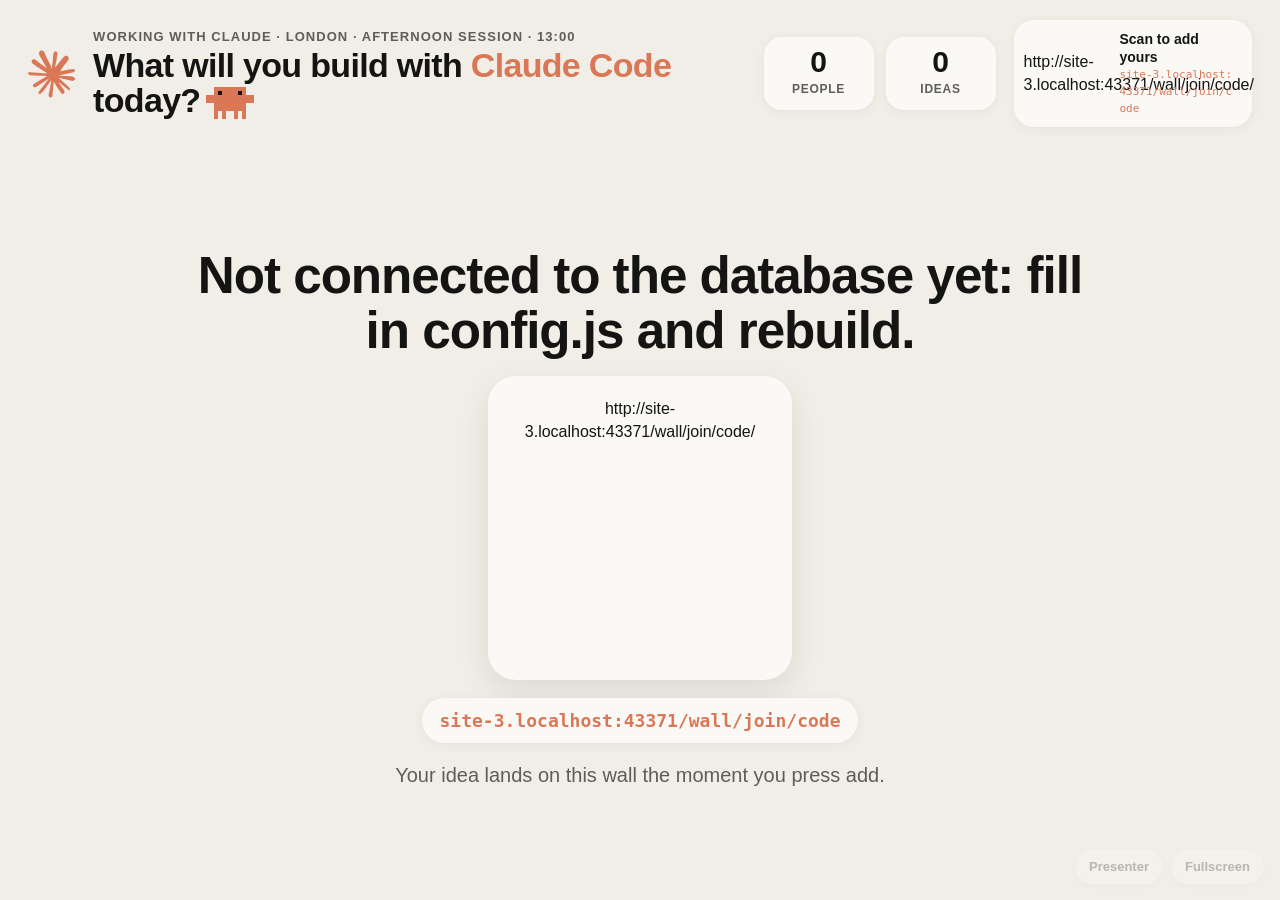
==== wall/board/code/index.html @ 9e35ffa7 "Wall board: start fresh each day and show the 15 newest ideas on larger cards The boards and the joi" ====
<!doctype html>
<html lang="en">
<head>
<meta charset="utf-8">
<meta name="viewport" content="width=device-width, initial-scale=1">
<meta name="robots" content="noindex">
<title>Build Wall · Claude Code board</title>
<style>
  :root{
    /* Claude brand: Ivory canvas, Slate ink, Clay accent, warm tints for the cards */
    --canvas:#F0EEE6; --card:#FAF9F5; --ink:#141413; --muted:#5E5D59; --line:#E3DFD3;
    --accent:#D97757; --accent-ink:#FAF9F5; --accent-soft:#F6E3D7;
    --tint-clay:#F5DCCB; --tint-oat:#EAE3D1; --tint-sage:#DCE5D6; --tint-sky:#D8E2EC; --tint-sand:#F2E5C4;
    --radius:24px; --shadow:0 12px 34px rgba(20,20,19,.09);
  }
  *{box-sizing:border-box}
  html,body{margin:0;height:100%;background:var(--canvas);color:var(--ink);font:16px/1.4 -apple-system,BlinkMacSystemFont,"Inter","Segoe UI",Roboto,Helvetica,Arial,sans-serif;-webkit-font-smoothing:antialiased}
  body{display:flex;flex-direction:column;overflow:hidden}
  header{display:flex;align-items:center;gap:18px;padding:20px 28px 10px}
  .brand .eyebrow{font-size:13px;font-weight:700;letter-spacing:.08em;text-transform:uppercase;color:var(--muted)}
  .brand h1{margin:2px 0 0;font-size:34px;letter-spacing:-.02em;font-weight:800;line-height:1.05}
  .brand h1 span{color:var(--accent)}
  .stats{display:flex;gap:12px;margin-left:auto}
  .stat{background:var(--card);border-radius:18px;padding:10px 18px;box-shadow:0 2px 12px rgba(20,20,19,.05);text-align:center;min-width:110px}
  .stat b{display:block;font-size:30px;font-weight:800;line-height:1;font-variant-numeric:tabular-nums;transition:transform .2s}
  .stat b.bump{transform:scale(1.2);color:var(--accent)}
  .stat small{color:var(--muted);font-weight:600;font-size:12px;text-transform:uppercase;letter-spacing:.06em}
  .qr{background:var(--card);border-radius:20px;padding:10px 14px 10px 10px;box-shadow:0 2px 12px rgba(20,20,19,.05);display:flex;align-items:center;gap:12px;cursor:pointer;transition:transform .3s}
  .qr:hover{transform:scale(1.03)}
  .qr .code{width:84px;height:84px;display:grid;place-items:center}
  .qr .code canvas,.qr .code img{width:84px!important;height:84px!important}
  .qr .code table{transform:scale(.3);transform-origin:top left}
  .qr .txt{font-size:13px;color:var(--muted);line-height:1.3;max-width:150px}
  .qr .txt b{display:block;color:var(--ink);font-size:14px}
  .qr .txt code{font-size:11px;color:var(--accent);word-break:break-all}
  main{flex:1;position:relative;overflow:hidden;padding:8px 28px 28px}
  /* The 15 newest ideas, 5 across and 3 down, sized to fill the screen */
  .wall{display:grid;gap:20px;grid-template-columns:repeat(5,minmax(0,1fr));grid-template-rows:repeat(3,minmax(0,1fr));height:100%}
  @media (max-aspect-ratio:1/1){.wall{grid-template-columns:repeat(3,minmax(0,1fr));grid-template-rows:repeat(5,minmax(0,1fr))}}
  .card{background:var(--fill,#fff);border-radius:var(--radius);padding:clamp(14px,1.3vw,26px) clamp(16px,1.4vw,28px) clamp(12px,1.1vw,22px);box-shadow:var(--shadow);position:relative;transform:rotate(var(--rot,0deg));animation:land .6s cubic-bezier(.2,.9,.25,1.25) both;display:flex;flex-direction:column;gap:12px;min-width:0;min-height:0}
  @keyframes land{0%{transform:scale(.4) rotate(-8deg) translateY(40px);opacity:0}70%{opacity:1}100%{transform:rotate(var(--rot,0deg));opacity:1}}
  .card .t{flex:1;min-height:0;overflow:hidden;font-size:28px;font-weight:700;line-height:1.2;letter-spacing:-.01em;overflow-wrap:anywhere}
  .card .who{display:flex;align-items:center;gap:10px;color:var(--muted);font-size:17px;font-weight:700;min-width:0}
  .card .who i{flex:none;width:30px;height:30px;border-radius:50%;background:rgba(20,20,19,.08);display:grid;place-items:center;font-style:normal;font-size:15px;color:var(--ink)}
  .card .who span{overflow:hidden;text-overflow:ellipsis;white-space:nowrap}
  .card.new::after{content:"NEW";position:absolute;top:-8px;right:14px;background:var(--accent);color:var(--accent-ink);font-size:11px;font-weight:800;letter-spacing:.08em;padding:4px 8px;border-radius:999px;box-shadow:0 4px 12px rgba(217,119,87,.4);animation:tag 8s forwards}
  .card.new{box-shadow:0 0 0 3px var(--accent),var(--shadow)}
  @keyframes tag{0%,85%{opacity:1}100%{opacity:0}}
  .card .hide{position:absolute;top:8px;left:8px;width:26px;height:26px;border-radius:50%;border:0;background:var(--card);color:var(--muted);cursor:pointer;opacity:0;transition:.15s;font-size:16px;line-height:1}
  body.admin .card:hover .hide{opacity:1}
  .card .hide:hover{background:#FFE0DC;color:#C0392B}
  /* Empty state */
  .empty{position:absolute;inset:0;display:flex;flex-direction:column;align-items:center;justify-content:center;gap:18px;text-align:center;padding:20px;transition:opacity .5s}
  .empty.gone{opacity:0;pointer-events:none}
  .empty h2{font-size:clamp(30px,4vw,52px);margin:0;letter-spacing:-.02em;font-weight:800;max-width:900px;line-height:1.08}
  .empty p{margin:0;color:var(--muted);font-size:20px}
  .empty .bigqr{background:var(--card);padding:22px;border-radius:28px;box-shadow:var(--shadow);animation:float 3.5s ease-in-out infinite}
  .empty .bigqr .code{width:260px;height:260px}
  .empty .bigqr .code canvas,.empty .bigqr .code img{width:260px!important;height:260px!important}
  .empty .url{font-family:ui-monospace,SFMono-Regular,Menlo,monospace;background:var(--card);padding:10px 18px;border-radius:999px;font-weight:700;color:var(--accent);font-size:18px;box-shadow:0 2px 12px rgba(20,20,19,.05)}
  @keyframes float{0%,100%{transform:translateY(0)}50%{transform:translateY(-10px)}}
  /* Presenter bar */
  .bar{position:fixed;right:16px;bottom:16px;display:flex;gap:8px;align-items:center;opacity:.25;transition:opacity .2s}
  .bar:hover,.bar:focus-within{opacity:1}
  .bar button,.bar a{font:inherit;font-size:13px;font-weight:700;border:0;border-radius:999px;padding:8px 14px;background:var(--card);color:var(--ink);cursor:pointer;box-shadow:0 2px 12px rgba(20,20,19,.08);text-decoration:none}
  .bar button.danger{color:#C0392B}
  .bar .ok{color:#1E9E6A}
  .modal{position:fixed;inset:0;background:rgba(20,20,19,.45);display:none;place-items:center;z-index:100}
  .modal.show{display:grid}
  .modal .box{background:var(--card);border-radius:22px;padding:24px;width:min(420px,92vw);box-shadow:var(--shadow)}
  .modal h3{margin:0 0 6px;font-size:20px}
  .modal p{margin:0 0 14px;color:var(--muted);font-size:14px}
  .modal input{width:100%;font:inherit;font-size:17px;border:2px solid var(--line);border-radius:14px;padding:12px 14px;outline:none}
  .modal input:focus{border-color:var(--accent)}
  .modal .actions{display:flex;gap:8px;justify-content:flex-end;margin-top:14px}
  .modal .actions button{font:inherit;font-weight:700;border:0;border-radius:999px;padding:10px 16px;cursor:pointer;background:var(--canvas)}
  .modal .actions button.primary{background:var(--accent);color:var(--accent-ink)}
  .modal .actions button.danger{background:#C0392B;color:#fff}
  .modal .err{color:#C0392B;font-size:13px;min-height:16px;margin-top:8px}
  .qrmodal .box{width:auto;text-align:center}
  .qrmodal .code{width:min(60vh,520px);height:min(60vh,520px);margin:0 auto 12px}
  .qrmodal .code canvas,.qrmodal .code img{width:100%!important;height:100%!important}
  .qrmodal .url{font-family:ui-monospace,Menlo,monospace;font-weight:700;color:var(--accent);font-size:22px}
  .spark{display:inline-block;width:var(--spark,26px);height:var(--spark,26px);color:var(--accent);vertical-align:middle;transform-origin:50% 50%;animation:spark-in .9s cubic-bezier(.34,1.56,.64,1) both,spark-idle 7s ease-in-out 1.4s infinite}
  .spark svg{width:100%;height:100%;display:block}
  .spark.pop{animation:spark-in .9s cubic-bezier(.34,1.56,.64,1) both}
  @keyframes spark-in{0%{transform:scale(0)}55%{transform:scale(1.18)}75%{transform:scale(.94) rotate(-3deg)}100%{transform:scale(1) rotate(0)}}
  @keyframes spark-idle{0%,100%{transform:scale(1) rotate(0)}50%{transform:scale(1.06) rotate(2deg)}}
  .working{--s:22px;display:inline-block;width:var(--s);height:var(--s);background:currentColor;-webkit-mask:url(../../lib/spark-working.svg) 0 0/var(--s) auto no-repeat;mask:url(../../lib/spark-working.svg) 0 0/var(--s) auto no-repeat;animation:working .93s steps(28) infinite;vertical-align:-4px;margin-right:8px}
  @keyframes working{to{-webkit-mask-position:0 calc(var(--s) * -28);mask-position:0 calc(var(--s) * -28)}}
  .clawd{display:inline-block;width:48px;height:32px;image-rendering:pixelated;animation:clawd-bob 1.6s ease-in-out infinite;vertical-align:middle;margin-left:6px}
  .clawd svg{width:100%;height:100%;display:block;shape-rendering:crispEdges}
  @keyframes clawd-bob{0%,100%{transform:translateY(0)}50%{transform:translateY(-4px)}}
  @media (prefers-reduced-motion:reduce){.spark,.working,.clawd{animation:none}}
</style>
</head>
<body>
  <header>
    <i class="spark" id="spark" style="--spark:54px"><svg xmlns="http://www.w3.org/2000/svg" viewBox="0 0 24 24" >
  
  <path fill="#d97757" d="M11.376 24L10.776 23.544L10.44 22.8L10.776 21.312L11.16 19.392L11.472 17.856L11.76 15.96L11.928 15.336L11.904 15.288L11.784 15.312L10.344 17.28L8.16 20.232L6.432 22.056L6.024 22.224L5.304 21.864L5.376 21.192L5.784 20.616L8.16 17.568L9.6 15.672L10.536 14.592L10.512 14.448H10.464L4.128 18.576L3 18.72L2.496 18.264L2.568 17.52L2.808 17.28L4.704 15.96L9.432 13.32L9.504 13.08L9.432 12.96H9.192L8.4 12.912L5.712 12.84L3.384 12.744L1.104 12.624L0.528 12.504L0 11.784L0.048 11.424L0.528 11.112L1.224 11.16L2.736 11.28L5.016 11.424L6.672 11.52L9.12 11.784H9.504L9.552 11.616L9.432 11.52L9.336 11.424L6.96 9.84L4.416 8.16L3.072 7.176L2.352 6.672L1.992 6.216L1.848 5.208L2.496 4.488L3.384 4.56L3.6 4.608L4.488 5.304L6.384 6.768L8.88 8.616L9.24 8.904L9.408 8.808V8.736L9.24 8.472L7.896 6.024L6.456 3.528L5.808 2.496L5.64 1.872C5.576 1.656 5.544 1.416 5.544 1.152L6.288 0.144001L6.696 0L7.704 0.144001L8.112 0.504001L8.736 1.92L9.72 4.152L11.28 7.176L11.736 8.088L11.976 8.904L12.072 9.168H12.24V9.024L12.36 7.296L12.6 5.208L12.84 2.52L12.912 1.752L13.296 0.840001L14.04 0.360001L14.616 0.624001L15.096 1.32L15.024 1.752L14.76 3.6L14.184 6.504L13.824 8.472H14.04L14.28 8.208L15.264 6.912L16.92 4.848L17.64 4.032L18.504 3.12L19.056 2.688H20.088L20.832 3.816L20.496 4.992L19.44 6.336L18.552 7.464L17.28 9.168L16.512 10.536L16.584 10.632H16.752L19.608 10.008L21.168 9.744L22.992 9.432L23.832 9.816L23.928 10.2L23.592 11.016L21.624 11.496L19.32 11.952L15.888 12.768L15.84 12.792L15.888 12.864L17.424 13.008L18.096 13.056H19.728L22.752 13.272L23.544 13.8L24 14.424L23.928 14.928L22.704 15.528L21.072 15.144L17.232 14.232L15.936 13.92H15.744V14.016L16.848 15.096L18.84 16.896L21.36 19.224L21.48 19.8L21.168 20.28L20.832 20.232L18.624 18.552L17.76 17.808L15.84 16.2H15.72V16.368L16.152 17.016L18.504 20.544L18.624 21.624L18.456 21.96L17.832 22.176L17.184 22.056L15.792 20.136L14.376 17.952L13.224 16.008L13.104 16.104L12.408 23.352L12.096 23.712L11.376 24Z"/>
</svg></i>
    <div class="brand">
      <div class="eyebrow">Working with Claude · London · Afternoon session · 13:00</div>
      <h1>What will you build with <span>Claude Code</span> today?<i class="clawd" title="Clawd"><svg xmlns="http://www.w3.org/2000/svg" viewBox="0 0 12 8"  shape-rendering="crispEdges">
  
  <g fill="#d97757">
    <rect x="0" y="2" width="2.06" height="2"/><rect x="9.94" y="2" width="2.06" height="2"/>   
    <rect x="2" y="0" width="8" height="6.04"/>                                                
    <rect x="2" y="6" width="1" height="2"/><rect x="4" y="6" width="1" height="2"/><rect x="7" y="6" width="1" height="2"/><rect x="9" y="6" width="1" height="2"/>   
  </g>
  <rect x="3" y="1" width="1" height="1" fill="#141413"/><rect x="8" y="1" width="1" height="1" fill="#141413"/>   
</svg></i></h1>
    </div>
    <div class="stats">
      <div class="stat"><b id="people">0</b><small>people</small></div>
      <div class="stat"><b id="count">0</b><small>ideas</small></div>
    </div>
    <div class="qr" id="qrSmall" title="Click to enlarge">
      <div class="code" id="qr1"></div>
      <div class="txt"><b>Scan to add yours</b><code id="url1"></code></div>
    </div>
  </header>
  <main>
    <div class="empty" id="empty">
      <h2>Scan the code and tell us what you're going to build today</h2>
      <div class="bigqr"><div class="code" id="qr2"></div></div>
      <div class="url" id="url2"></div>
      <p>Your idea lands on this wall the moment you press add.</p>
    </div>
    <div class="wall" id="wall"></div>
  </main>

  <div class="bar" id="bar">
    <span id="who" class="ok"></span>
    <button id="btnKey" type="button">Presenter</button>
    <a id="btnCsv" href="#" style="display:none">Export CSV</a>
    <button id="btnReset" class="danger" type="button" style="display:none">Reset wall</button>
    <button id="btnFull" type="button">Fullscreen</button>
  </div>

  <div class="modal" id="keyModal"><div class="box">
    <h3>Presenter key</h3><p>Unlocks hiding cards, CSV export and reset. Kept for this tab only.</p>
    <input id="keyInput" type="password" placeholder="Admin key" autocomplete="off">
    <div class="err" id="keyErr"></div>
    <div class="actions"><button type="button" id="keyCancel">Cancel</button><button type="button" class="primary" id="keyOk">Unlock</button></div>
  </div></div>
  <div class="modal" id="resetModal"><div class="box">
    <h3>Clear the wall?</h3><p>Every card for this session goes away (kept in the export). Type <b>clear</b> to confirm.</p>
    <input id="resetInput" placeholder="clear" autocomplete="off">
    <div class="actions"><button type="button" id="resetCancel">Cancel</button><button type="button" class="danger" id="resetOk">Clear the wall</button></div>
  </div></div>
  <div class="modal qrmodal" id="qrModal"><div class="box"><div class="code" id="qr3"></div><div class="url" id="url3"></div></div></div>

<script src="../../lib/qrcode.min.js"></script>
<script src="../../config.js"></script>
<script src="../../lib/api.js"></script>
<script>
(() => {
  const KEY = 'code';
  const BW = window.BuildWall;
  const $ = (id) => document.getElementById(id);
  const joinUrl = new URL('../../join/' + KEY + '/', location.href).href;
  const shortUrl = joinUrl.replace(/^https?:\/\//, '').replace(/\/$/, '');
  ['url1', 'url2', 'url3'].forEach((id) => { $(id).textContent = shortUrl; });
  const mkQr = (id, size) => { try { new QRCode($(id), { text: joinUrl, width: size, height: size, colorDark: '#141413', colorLight: '#FAF9F5', correctLevel: QRCode.CorrectLevel.M }); } catch (e) { $(id).textContent = joinUrl; } };
  mkQr('qr1', 84); mkQr('qr2', 260); mkQr('qr3', 520);

  const fills = ['var(--tint-clay)', 'var(--tint-oat)', 'var(--tint-sage)', 'var(--tint-sand)', 'var(--tint-sky)'];
  const MAX_CARDS = 15;
  const seen = new Map(); // id -> element
  let admin = false, key = null;
  try { key = sessionStorage.getItem('bw-admin-key'); } catch {}

  function hashCode(s) { let h = 0; for (let i = 0; i < s.length; i++) h = (h * 31 + s.charCodeAt(i)) | 0; return Math.abs(h); }
  function card(a, isNew) {
    const c = document.createElement('article'); c.className = 'card' + (isNew ? ' new' : '');
    const h = hashCode(a.id);
    c.style.setProperty('--fill', fills[h % fills.length]);
    c.style.setProperty('--rot', ((h % 5) - 2) * 0.6 + 'deg');
    const t = document.createElement('div'); t.className = 't'; t.textContent = a.text;
    const w = document.createElement('div'); w.className = 'who';
    const i = document.createElement('i'); i.textContent = (a.name || '?').trim().charAt(0).toUpperCase();
    const n = document.createElement('span'); n.textContent = a.name;
    w.append(i, n);
    const hide = document.createElement('button'); hide.className = 'hide'; hide.type = 'button'; hide.title = 'Hide this card'; hide.textContent = '×';
    hide.addEventListener('click', async () => { try { await BW.hide(key, a.id); } catch (e) {} refresh(true); });
    c.append(hide, t, w);
    if (isNew) setTimeout(() => c.classList.remove('new'), 8000);
    return c;
  }
  // Largest text size at which the idea still fits its card.
  function fit(c) {
    const t = c.querySelector('.t');
    if (!c.clientHeight) return;
    let fs = Math.round(Math.min(c.clientWidth * 0.12, c.clientHeight * 0.17));
    t.style.display = ''; t.style.webkitLineClamp = ''; t.style.fontSize = fs + 'px';
    while (fs > 16 && t.scrollHeight > t.clientHeight) { fs -= 1; t.style.fontSize = fs + 'px'; }
    // Still too long on a small screen: end on a whole line with an ellipsis.
    if (t.scrollHeight > t.clientHeight) { const lines = Math.max(1, Math.floor(t.clientHeight / (fs * 1.2))); t.style.display = '-webkit-box'; t.style.webkitBoxOrient = 'vertical'; t.style.webkitLineClamp = lines; }
  }
  function bump(id, v) { const el = $(id); if (el.textContent !== String(v)) { el.textContent = v; el.classList.add('bump'); setTimeout(() => el.classList.remove('bump'), 250); } }
  let first = true, seq = 0;
  async function refresh(full) {
    let d; const n = ++seq;
    try { const w = await BW.wall(KEY); d = { answers: w.answers.map((a) => ({ id: a.id, name: a.name, text: a.text, ts: Date.parse(a.created_at) })), count: w.count, people: w.people }; } catch (e) { return; }
    if (n !== seq) return; // a later refresh is already in flight
    const wall = $('wall');
    // Only the newest cards are on the wall, newest first; the counters still show the whole day.
    const show = d.answers.slice().sort((a, b) => b.ts - a.ts).slice(0, MAX_CARDS);
    const ids = new Set(show.map((a) => a.id));
    for (const [id, el] of seen) if (!ids.has(id)) { el.remove(); seen.delete(id); }
    // An older idea coming back (because a newer one was hidden or removed) lands below the cards already up, without the NEW tag.
    const fresh = seen.size === 0; let kept = seen.size;
    show.forEach((a, i) => {
      if (seen.has(a.id)) { kept--; return; }
      const isNew = !first && (fresh || kept > 0);
      const el = card(a, isNew);
      wall.insertBefore(el, wall.children[i] || null); seen.set(a.id, el); fit(el);
      if (isNew) { const sp = $('spark'); sp.classList.remove('pop'); void sp.offsetWidth; sp.classList.add('pop'); }
    });
    first = false;
    bump('count', d.count); bump('people', d.people);
    $('empty').classList.toggle('gone', d.answers.length > 0);
  }
  refresh(); setInterval(refresh, 3000);
  let refit = 0;
  window.addEventListener('resize', () => { cancelAnimationFrame(refit); refit = requestAnimationFrame(() => { for (const el of seen.values()) fit(el); }); });
  if (!BW.configured) { const h = $('empty').querySelector('h2'); h.textContent = 'Not connected to the database yet: fill in config.js and rebuild.'; }

  // Presenter controls
  async function checkAdmin() {
    try { admin = key ? (await BW.presenterOk(key)) === true : false; } catch (e) { admin = false; }
    document.body.classList.toggle('admin', admin);
    $('btnCsv').style.display = admin ? '' : 'none'; $('btnReset').style.display = admin ? '' : 'none';
    $('btnKey').style.display = admin ? 'none' : ''; $('who').textContent = admin ? '● presenter' : '';
  }
  $('btnCsv').addEventListener('click', async (e) => {
    e.preventDefault();
    let rows; try { rows = await BW.exportRows(key, KEY); } catch (e) { return; }
    const blob = new Blob([BW.csv(rows)], { type: 'text/csv' }); const a = document.createElement('a'); a.href = URL.createObjectURL(blob); a.download = 'build-wall-' + KEY + '.csv'; a.click();
  });
  $('btnKey').addEventListener('click', () => { $('keyModal').classList.add('show'); $('keyInput').focus(); });
  $('keyCancel').addEventListener('click', () => $('keyModal').classList.remove('show'));
  async function tryKey() {
    key = $('keyInput').value.trim(); await checkAdmin();
    if (admin) { try { sessionStorage.setItem('bw-admin-key', key); } catch {} $('keyModal').classList.remove('show'); }
    else { key = null; $('keyErr').textContent = 'That key did not work.'; }
  }
  $('keyOk').addEventListener('click', tryKey);
  $('keyInput').addEventListener('keydown', (e) => { if (e.key === 'Enter') tryKey(); });
  $('btnReset').addEventListener('click', () => { $('resetModal').classList.add('show'); $('resetInput').value = ''; $('resetInput').focus(); });
  $('resetCancel').addEventListener('click', () => $('resetModal').classList.remove('show'));
  $('resetOk').addEventListener('click', async () => {
    if ($('resetInput').value.trim().toLowerCase() !== 'clear') return;
    try { await BW.reset(key, KEY); } catch (e) {}
    $('resetModal').classList.remove('show'); refresh();
  });
  $('btnFull').addEventListener('click', () => { if (document.fullscreenElement) document.exitFullscreen(); else document.documentElement.requestFullscreen(); });
  $('qrSmall').addEventListener('click', () => $('qrModal').classList.add('show'));
  $('qrModal').addEventListener('click', () => $('qrModal').classList.remove('show'));
  document.addEventListener('keydown', (e) => { if (e.key === 'Escape') document.querySelectorAll('.modal.show').forEach((m) => m.classList.remove('show')); if (e.key === 'q') $('qrModal').classList.toggle('show'); });
  checkAdmin();
})();
</script>
</body>
</html>
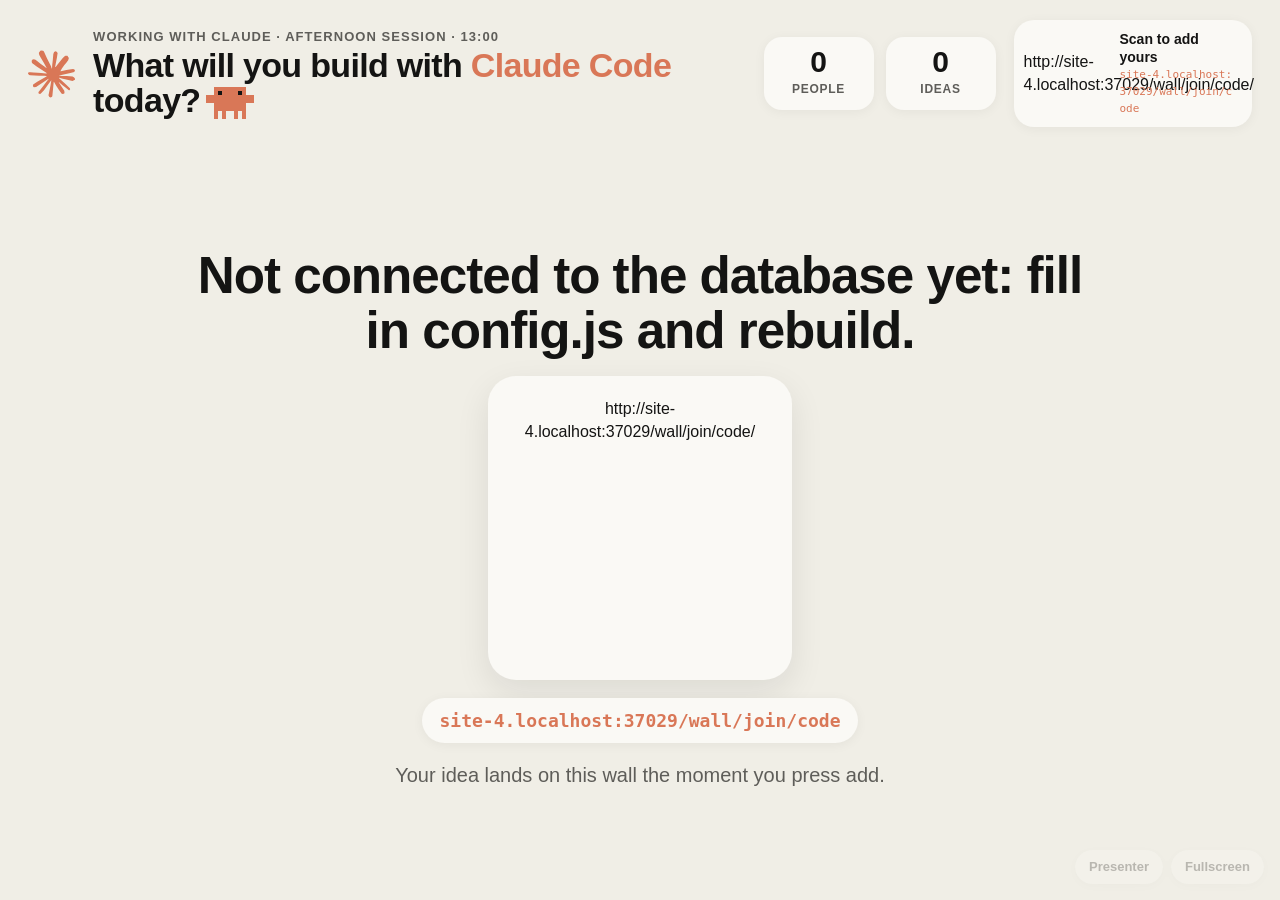
==== commit 18c17109: "Update index.html" ====
--- a/wall/board/code/index.html
+++ b/wall/board/code/index.html
@@ -101,7 +101,7 @@
   <path fill="#d97757" d="M11.376 24L10.776 23.544L10.44 22.8L10.776 21.312L11.16 19.392L11.472 17.856L11.76 15.96L11.928 15.336L11.904 15.288L11.784 15.312L10.344 17.28L8.16 20.232L6.432 22.056L6.024 22.224L5.304 21.864L5.376 21.192L5.784 20.616L8.16 17.568L9.6 15.672L10.536 14.592L10.512 14.448H10.464L4.128 18.576L3 18.72L2.496 18.264L2.568 17.52L2.808 17.28L4.704 15.96L9.432 13.32L9.504 13.08L9.432 12.96H9.192L8.4 12.912L5.712 12.84L3.384 12.744L1.104 12.624L0.528 12.504L0 11.784L0.048 11.424L0.528 11.112L1.224 11.16L2.736 11.28L5.016 11.424L6.672 11.52L9.12 11.784H9.504L9.552 11.616L9.432 11.52L9.336 11.424L6.96 9.84L4.416 8.16L3.072 7.176L2.352 6.672L1.992 6.216L1.848 5.208L2.496 4.488L3.384 4.56L3.6 4.608L4.488 5.304L6.384 6.768L8.88 8.616L9.24 8.904L9.408 8.808V8.736L9.24 8.472L7.896 6.024L6.456 3.528L5.808 2.496L5.64 1.872C5.576 1.656 5.544 1.416 5.544 1.152L6.288 0.144001L6.696 0L7.704 0.144001L8.112 0.504001L8.736 1.92L9.72 4.152L11.28 7.176L11.736 8.088L11.976 8.904L12.072 9.168H12.24V9.024L12.36 7.296L12.6 5.208L12.84 2.52L12.912 1.752L13.296 0.840001L14.04 0.360001L14.616 0.624001L15.096 1.32L15.024 1.752L14.76 3.6L14.184 6.504L13.824 8.472H14.04L14.28 8.208L15.264 6.912L16.92 4.848L17.64 4.032L18.504 3.12L19.056 2.688H20.088L20.832 3.816L20.496 4.992L19.44 6.336L18.552 7.464L17.28 9.168L16.512 10.536L16.584 10.632H16.752L19.608 10.008L21.168 9.744L22.992 9.432L23.832 9.816L23.928 10.2L23.592 11.016L21.624 11.496L19.32 11.952L15.888 12.768L15.84 12.792L15.888 12.864L17.424 13.008L18.096 13.056H19.728L22.752 13.272L23.544 13.8L24 14.424L23.928 14.928L22.704 15.528L21.072 15.144L17.232 14.232L15.936 13.92H15.744V14.016L16.848 15.096L18.84 16.896L21.36 19.224L21.48 19.8L21.168 20.28L20.832 20.232L18.624 18.552L17.76 17.808L15.84 16.2H15.72V16.368L16.152 17.016L18.504 20.544L18.624 21.624L18.456 21.96L17.832 22.176L17.184 22.056L15.792 20.136L14.376 17.952L13.224 16.008L13.104 16.104L12.408 23.352L12.096 23.712L11.376 24Z"/>
 </svg></i>
     <div class="brand">
-      <div class="eyebrow">Working with Claude · London · Afternoon session · 13:00</div>
+      <div class="eyebrow">Working with Claude · Afternoon session · 13:00</div>
       <h1>What will you build with <span>Claude Code</span> today?<i class="clawd" title="Clawd"><svg xmlns="http://www.w3.org/2000/svg" viewBox="0 0 12 8"  shape-rendering="crispEdges">
   
   <g fill="#d97757">
